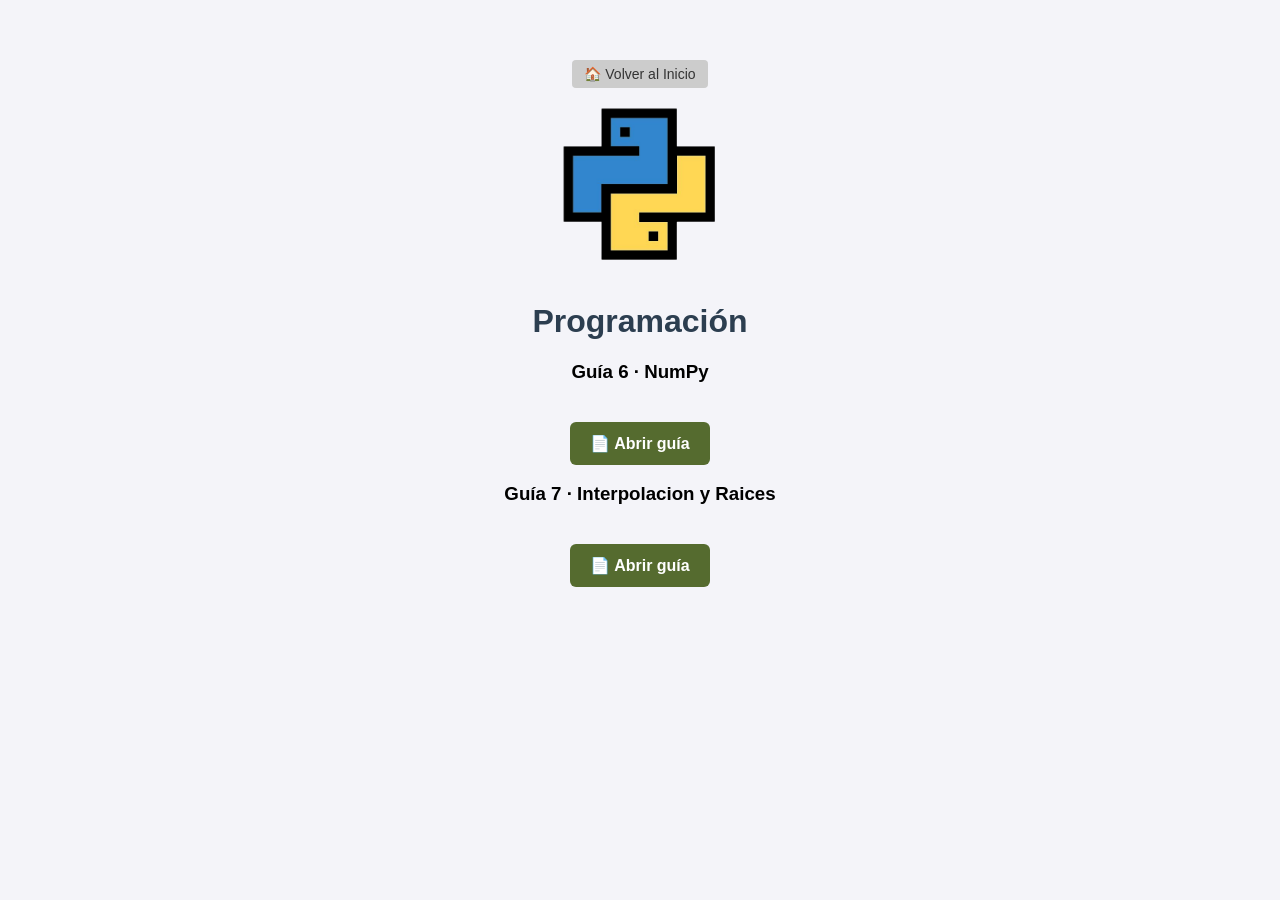
==== programacion/index.html @ 7142becc "Add new guide section for Interpolacion y Raices Added a new section for 'Guía 7 · Interpolacion y R" ====
<!DOCTYPE html>
<html>
<head>
  <meta charset="UTF-8">
  <title>Programación</title>
  <style>
    body {
      font-family: Arial, sans-serif;
      background-color: #f4f4f9;
      text-align: center;
      margin: 40px;
    }
    h1 {
      color: #2c3e50;
    }
    a {
      display: inline-block;
      margin-top: 20px;
      padding: 12px 20px;
      background-color: #556B2F; /* verde oliva */
      color: white;
      text-decoration: none;
      border-radius: 6px;
      font-weight: bold;
      transition: background 0.3s;
    }
    a:hover {
      background-color: #6B8E23;
    }
  </style>
  
<!-- Agregamos un boton para volver a la pagina principal -->
 <a href="../" class="boton-inicio">
  🏠 Volver al Inicio
</a>

<style>
  .boton-inicio {
    display: inline-block;
    font-size: 14px;          /* pequeño */
    padding: 6px 12px;        /* menos espacio  */
    background-color: #cccccc; /* gris claro */
    color: #333;              /* texto gris oscuro */
    text-decoration: none;
    border-radius: 4px;
    font-weight: normal;      /* menos énfasis */
    transition: background 0.3s, color 0.3s;
    margin-top: 20px;
  }
  .boton-inicio:hover {
    background-color: #999999; /* gris más oscuro al pasar el mouse */
    color: white;
  }
</style>

  <style>
    img {
      display: block;
      margin: 0 auto 20px; /* centrado y espacio debajo */
      border-radius: 8px;  /* esquinas redondeadas opcional */
    }
  </style>
<div class="container">
  <!-- Imagen arriba del título -->
  <img src="../imagenes/python.png" alt="Logo de Programación" width="200">
</div>

</head>
<body>
  <h1>Programación</h1>
<div class="guia">
    <h3>Guía 6 · NumPy</h3>
    <a href="guia6.html" target="_blank">📄 Abrir guía</a>
</div>

<div class="guia">
    <h3>Guía 7 · Interpolacion y Raices</h3>
    <a href="guia7.html" target="_blank">📄 Abrir guía</a>
</div>


</body>
</html>
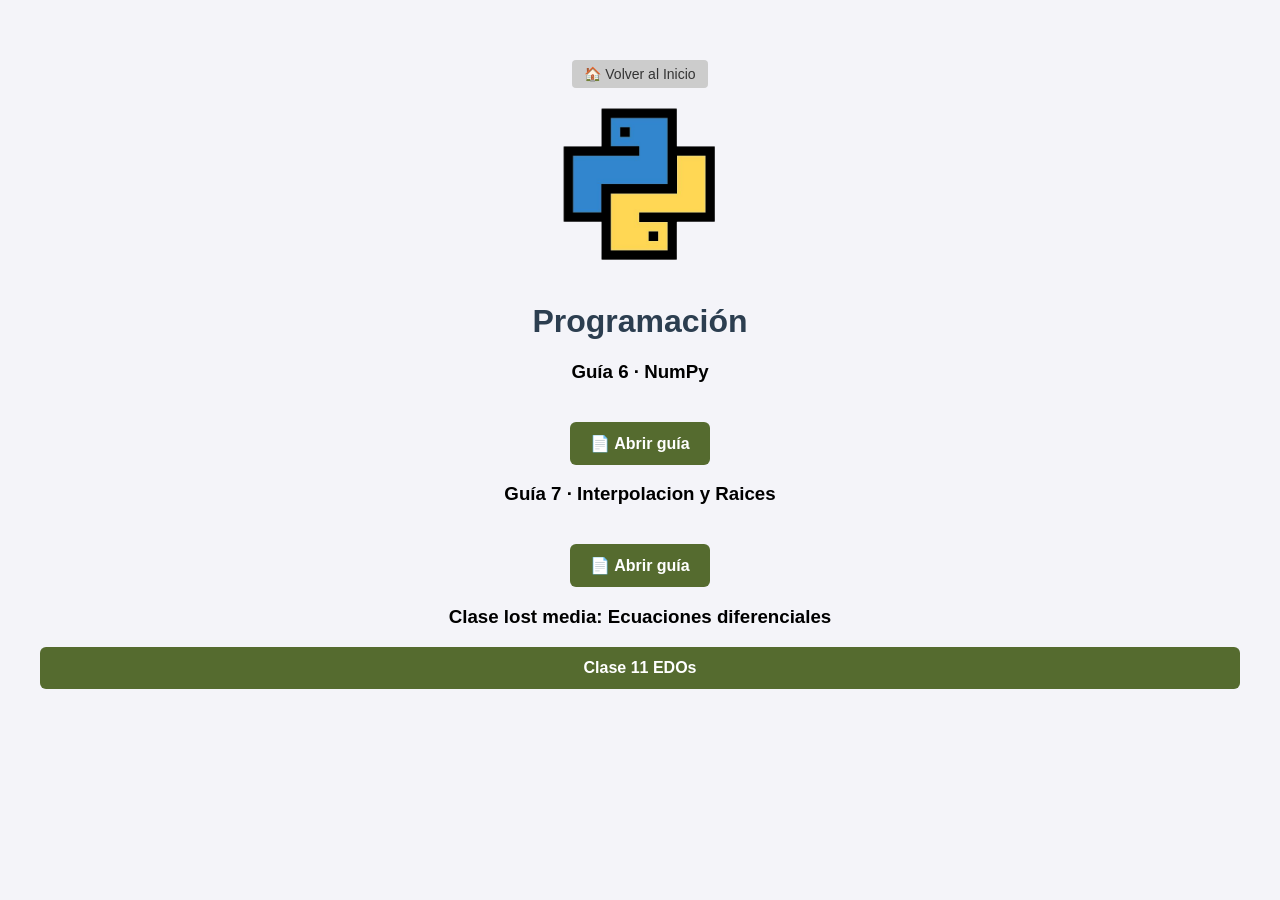
==== commit 4adb381e: "Add download button for class document Added a new button for downloading a class document." ====
--- a/programacion/index.html
+++ b/programacion/index.html
@@ -51,6 +51,21 @@
     background-color: #999999; /* gris más oscuro al pasar el mouse */
     color: white;
   }
+  /* Botón de descarga */
+    .boton {
+      display: block;
+      padding: 12px 20px;
+      background-color: #556B2F; /* verde oliva */
+      color: white;
+      text-decoration: none;
+      border-radius: 6px;
+      font-weight: bold;
+      transition: background 0.3s;
+      margin: 10px auto;
+    }
+    .boton:hover {
+      background-color: #6B8E23;
+    }
 </style>
 
   <style>
@@ -78,6 +93,12 @@
     <a href="guia7.html" target="_blank">📄 Abrir guía</a>
 </div>
 
+<div>
+  <h3>Clase lost media: Ecuaciones diferenciales</h3>
+  <a href="clase11_bfil.pdf" target="_blank" class="boton">
+      Clase 11 EDOs
+    </a>
+</div>
 
 </body>
 </html>
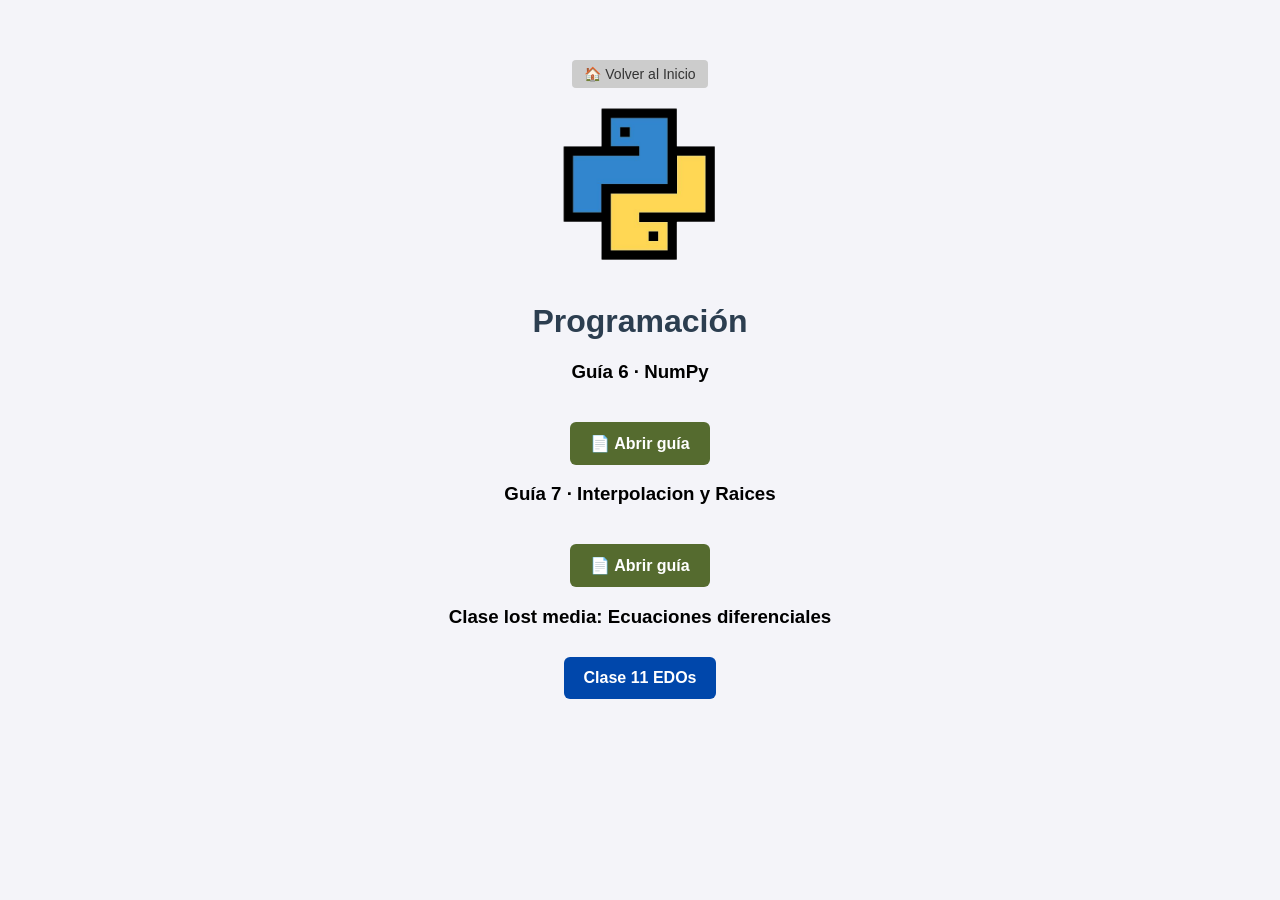
==== commit 5684a6c6: "Refactor button styles and add download button Updated button styles and added a new download button" ====
--- a/programacion/index.html
+++ b/programacion/index.html
@@ -53,9 +53,9 @@
   }
   /* Botón de descarga */
     .boton {
-      display: block;
+      display: inline-block;
       padding: 12px 20px;
-      background-color: #556B2F; /* verde oliva */
+      background-color:  #0047ab; /* azul cobalto */
       color: white;
       text-decoration: none;
       border-radius: 6px;
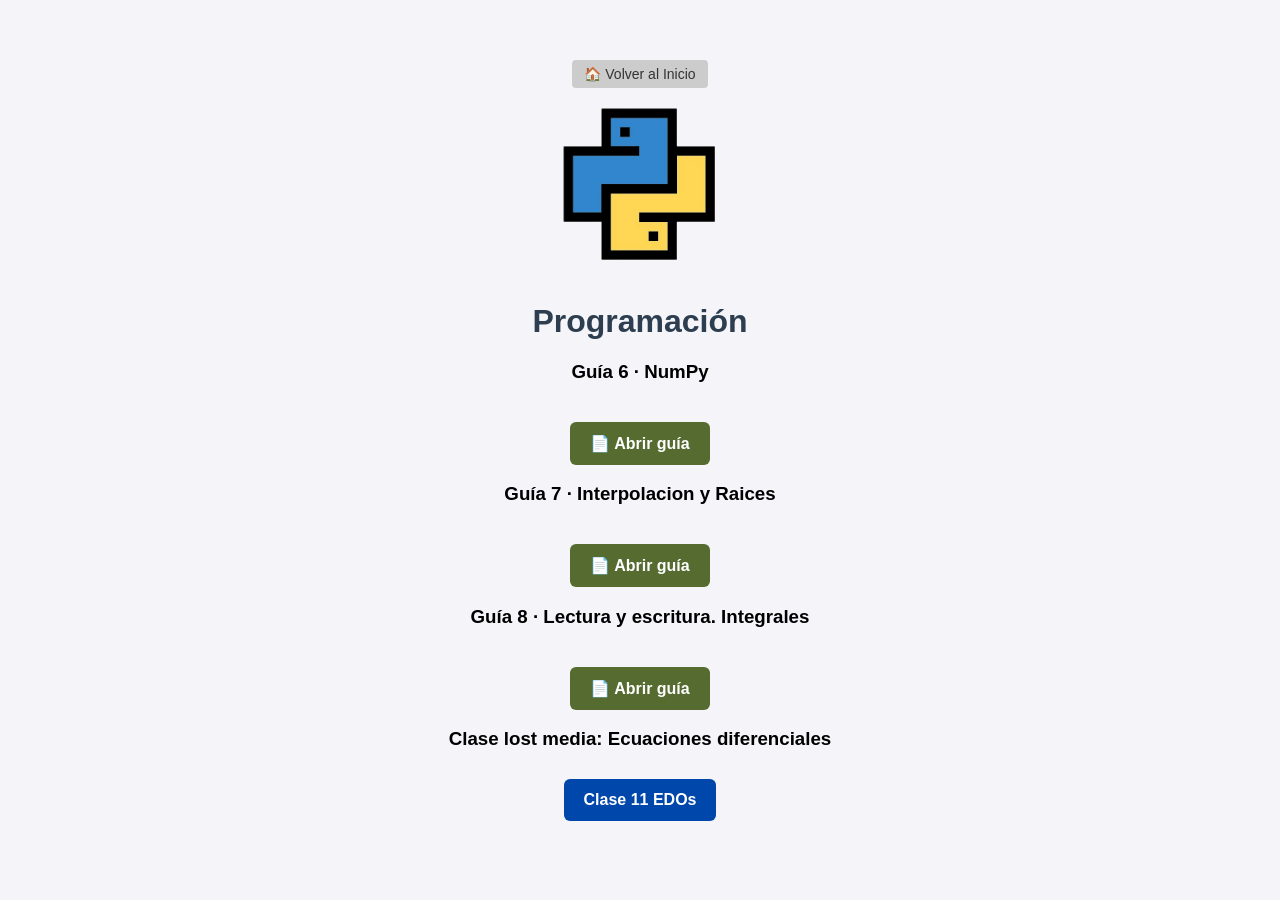
==== commit f3f12f78: "Add Guide 8 section to index.html Added new section for Guide 8 on reading and writing integrals." ====
--- a/programacion/index.html
+++ b/programacion/index.html
@@ -92,6 +92,11 @@
     <h3>Guía 7 · Interpolacion y Raices</h3>
     <a href="guia7.html" target="_blank">📄 Abrir guía</a>
 </div>
+  
+<div class="guia">
+    <h3>Guía 8 · Lectura y escritura. Integrales</h3>
+    <a href="guia8.html" target="_blank">📄 Abrir guía</a>
+</div>
 
 <div>
   <h3>Clase lost media: Ecuaciones diferenciales</h3>
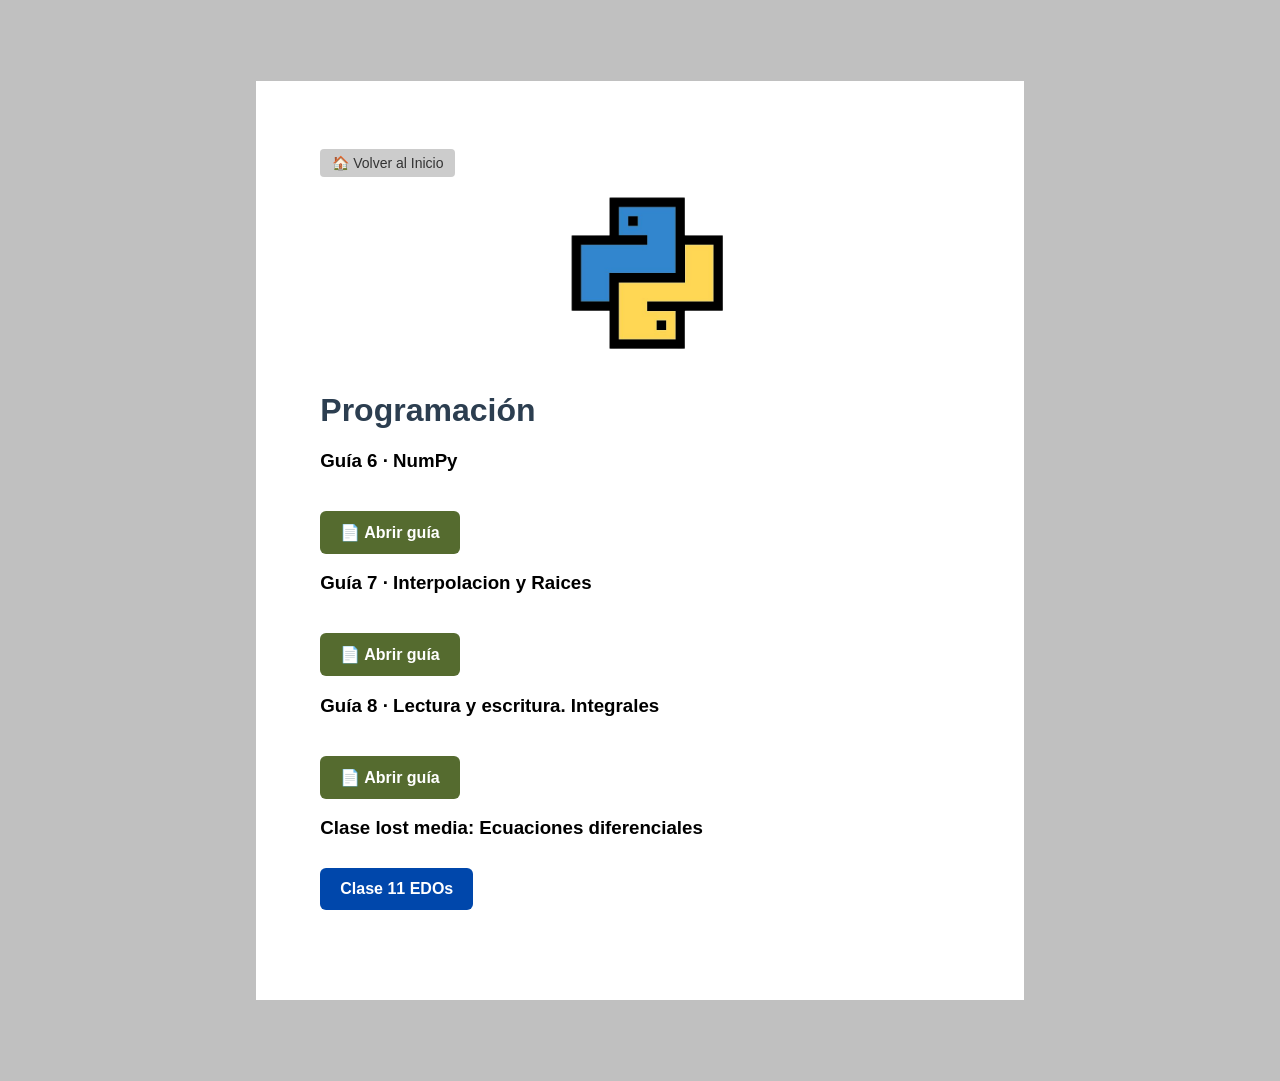
==== commit 51c1d977: "Refactor HTML structure and styles for clarity" ====
--- a/programacion/index.html
+++ b/programacion/index.html
@@ -66,15 +66,31 @@
     .boton:hover {
       background-color: #6B8E23;
     }
-</style>
 
-  <style>
-    img {
+img {
       display: block;
       margin: 0 auto 20px; /* centrado y espacio debajo */
       border-radius: 8px;  /* esquinas redondeadas opcional */
     }
-  </style>
+
+html, body {
+   font-size: 1em;
+   text-align: left;
+   text-decoration: none;
+}
+html { background-color: #c0c0c0;  }
+/*  #645861; #abb8c3   #e7e7e7; #c0c0c0 */
+body {
+   max-width: 40.96em;
+   margin: 5.0em auto;
+   padding: 3em 3em 5em 4em;
+   background-color: white;
+   border: .1em solid #c0c0c0;
+/*       min-width: 780px;*/
+/**    max-width: 1260px; **/
+
+}
+</style>
 <div class="container">
   <!-- Imagen arriba del título -->
   <img src="../imagenes/python.png" alt="Logo de Programación" width="200">
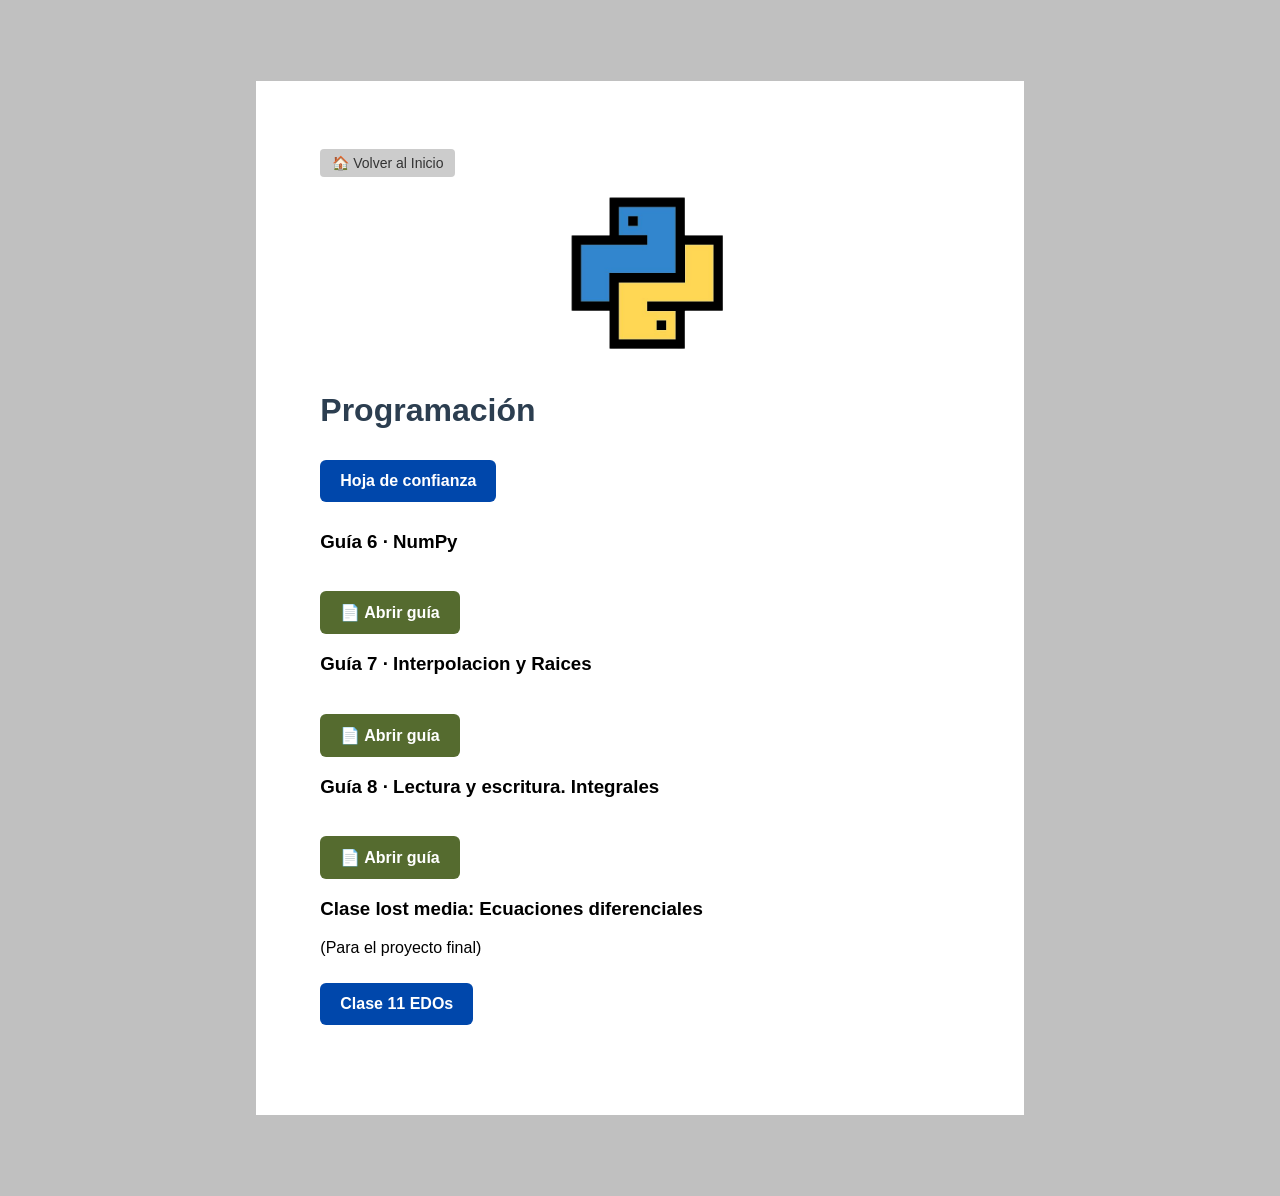
==== commit 47b683ea: "Add download button and update HTML structure Added a download button for 'Hoja de confianza' and up" ====
--- a/programacion/index.html
+++ b/programacion/index.html
@@ -99,6 +99,11 @@
 </head>
 <body>
   <h1>Programación</h1>
+
+   <!-- Botón para descargar -->
+    <a href="comandospython.pdf" target="_blank" class="boton">
+      Hoja de confianza
+    </a>
 <div class="guia">
     <h3>Guía 6 · NumPy</h3>
     <a href="guia6.html" target="_blank">📄 Abrir guía</a>
@@ -116,6 +121,7 @@
 
 <div>
   <h3>Clase lost media: Ecuaciones diferenciales</h3>
+  <p>(Para el proyecto final)</p>
   <a href="clase11_bfil.pdf" target="_blank" class="boton">
       Clase 11 EDOs
     </a>
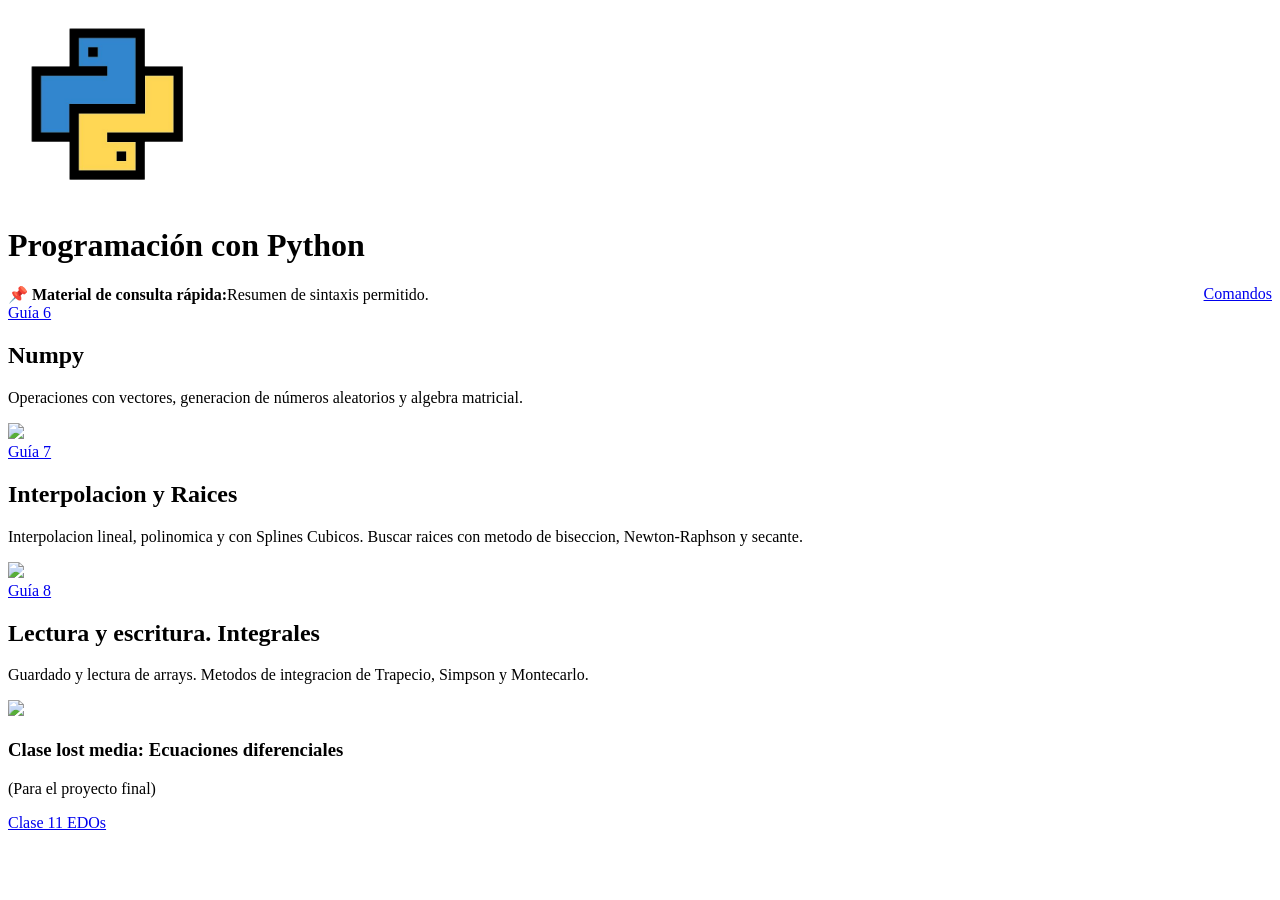
==== commit eafeb365: "Refactor index.html structure and styles" ====
--- a/programacion/index.html
+++ b/programacion/index.html
@@ -1,128 +1,73 @@
 <!DOCTYPE html>
 <html>
 <head>
-  <meta charset="UTF-8">
-  <title>Programación</title>
-  <style>
-    body {
-      font-family: Arial, sans-serif;
-      background-color: #f4f4f9;
-      text-align: center;
-      margin: 40px;
-    }
-    h1 {
-      color: #2c3e50;
-    }
-    a {
-      display: inline-block;
-      margin-top: 20px;
-      padding: 12px 20px;
-      background-color: #556B2F; /* verde oliva */
-      color: white;
-      text-decoration: none;
-      border-radius: 6px;
-      font-weight: bold;
-      transition: background 0.3s;
-    }
-    a:hover {
-      background-color: #6B8E23;
-    }
-  </style>
-  
-<!-- Agregamos un boton para volver a la pagina principal -->
- <a href="../" class="boton-inicio">
-  🏠 Volver al Inicio
-</a>
-
-<style>
-  .boton-inicio {
-    display: inline-block;
-    font-size: 14px;          /* pequeño */
-    padding: 6px 12px;        /* menos espacio  */
-    background-color: #cccccc; /* gris claro */
-    color: #333;              /* texto gris oscuro */
-    text-decoration: none;
-    border-radius: 4px;
-    font-weight: normal;      /* menos énfasis */
-    transition: background 0.3s, color 0.3s;
-    margin-top: 20px;
-  }
-  .boton-inicio:hover {
-    background-color: #999999; /* gris más oscuro al pasar el mouse */
-    color: white;
-  }
-  /* Botón de descarga */
-    .boton {
-      display: inline-block;
-      padding: 12px 20px;
-      background-color:  #0047ab; /* azul cobalto */
-      color: white;
-      text-decoration: none;
-      border-radius: 6px;
-      font-weight: bold;
-      transition: background 0.3s;
-      margin: 10px auto;
-    }
-    .boton:hover {
-      background-color: #6B8E23;
-    }
-
-img {
-      display: block;
-      margin: 0 auto 20px; /* centrado y espacio debajo */
-      border-radius: 8px;  /* esquinas redondeadas opcional */
-    }
-
-html, body {
-   font-size: 1em;
-   text-align: left;
-   text-decoration: none;
-}
-html { background-color: #c0c0c0;  }
-/*  #645861; #abb8c3   #e7e7e7; #c0c0c0 */
-body {
-   max-width: 40.96em;
-   margin: 5.0em auto;
-   padding: 3em 3em 5em 4em;
-   background-color: white;
-   border: .1em solid #c0c0c0;
-/*       min-width: 780px;*/
-/**    max-width: 1260px; **/
-
-}
-</style>
-<div class="container">
-  <!-- Imagen arriba del título -->
-  <img src="../imagenes/python.png" alt="Logo de Programación" width="200">
-</div>
-
+    <meta charset="UTF-8"> <!--acepta la ñ-->
+    <title>Programación</title> <!--titulo de la pestaña-->
+    <link rel="icon" type="image/png" href="imagenes/icono.png"> <!--icono de pagina-->
+    <link rel="stylesheet" href="estiloprog.css" /> <!-- configuramos con css-->
 </head>
 <body>
-  <h1>Programación</h1>
+    <div class="contenedor"> <!--Titulo-->
+        <img src="imagenes/python.png" alt="Logo de Python" width="200">
+        <h1>Programación con Python</h1>
+    </div>
 
-   <!-- Botón para descargar -->
-    <a href="comandospython.pdf" target="_blank" class="boton">
-      Hoja de confianza
-    </a>
-<div class="guia">
-    <h3>Guía 6 · NumPy</h3>
-    <a href="guia6.html" target="_blank">📄 Abrir guía</a>
-</div>
 
-<div class="guia">
-    <h3>Guía 7 · Interpolacion y Raices</h3>
-    <a href="guia7.html" target="_blank">📄 Abrir guía</a>
-</div>
-  
-<div class="guia">
-    <h3>Guía 8 · Lectura y escritura. Integrales</h3>
-    <a href="guia8.html" target="_blank">📄 Abrir guía</a>
-</div>
+    <div class="destacado">
+    📌 <b>Material de consulta rápida:</b>Resumen de sintaxis permitido.
+    <span style="float:right;"><!-- pongo style para no hacer nueva clase -->
+        <a href="documentos/comandospython.pdf"
+           target="_blank"
+           class="boton_descarga_pdf">
+           Comandos
+        </a>
+    </span>
+    </div>
 
-<div>
+    <article class="guia">
+        <div class="titulo_guia texto">
+            <a href="documentos/guia6.html" target="_blank" class="boton_guia">
+                Guía 6 </a>
+            <h2>Numpy</h2>
+        </div>
+            <p>
+            Operaciones con vectores, generacion de números aleatorios y algebra matricial.
+            </p>
+        <img src="imagenes/numpy.png" class="imagen_guia">
+    </article>
+
+    <article class="guia">
+        <div class="titulo_guia">
+            <a href="documentos/guia7.html" target="_blank" class="boton_guia">
+                Guía 7 </a>
+            <h2> Interpolacion y Raices</h2>
+        </div>
+        <p>
+            Interpolacion lineal, polinomica y con Splines Cubicos.
+            Buscar raices con metodo de biseccion, Newton-Raphson y secante.
+        </p>
+    </div>
+    <img src="imagenes/raiz.png" class="imagen_guia">
+    </article>
+
+
+    <article class="guia">
+        <div class="titulo_guia">
+            <a href="documentos/guia8.html" target="_blank" class="boton_guia">
+                Guía 8 </a>
+            <h2> Lectura y escritura. Integrales</h2>
+        </div>
+        <p>
+            Guardado y lectura de arrays. Metodos de integracion de Trapecio, Simpson y Montecarlo.
+        </p>
+    </div>
+    <img src="imagenes/integral.png" class="imagen_guia">
+    </article>
+
+    
   <h3>Clase lost media: Ecuaciones diferenciales</h3>
   <p>(Para el proyecto final)</p>
-  <a href="clase11_bfil.pdf" target="_blank" class="boton">
+  <a href="documentos/clase11_bfil.pdf" target="_blank" class="boton">
       Clase 11 EDOs
     </a>
 </div>
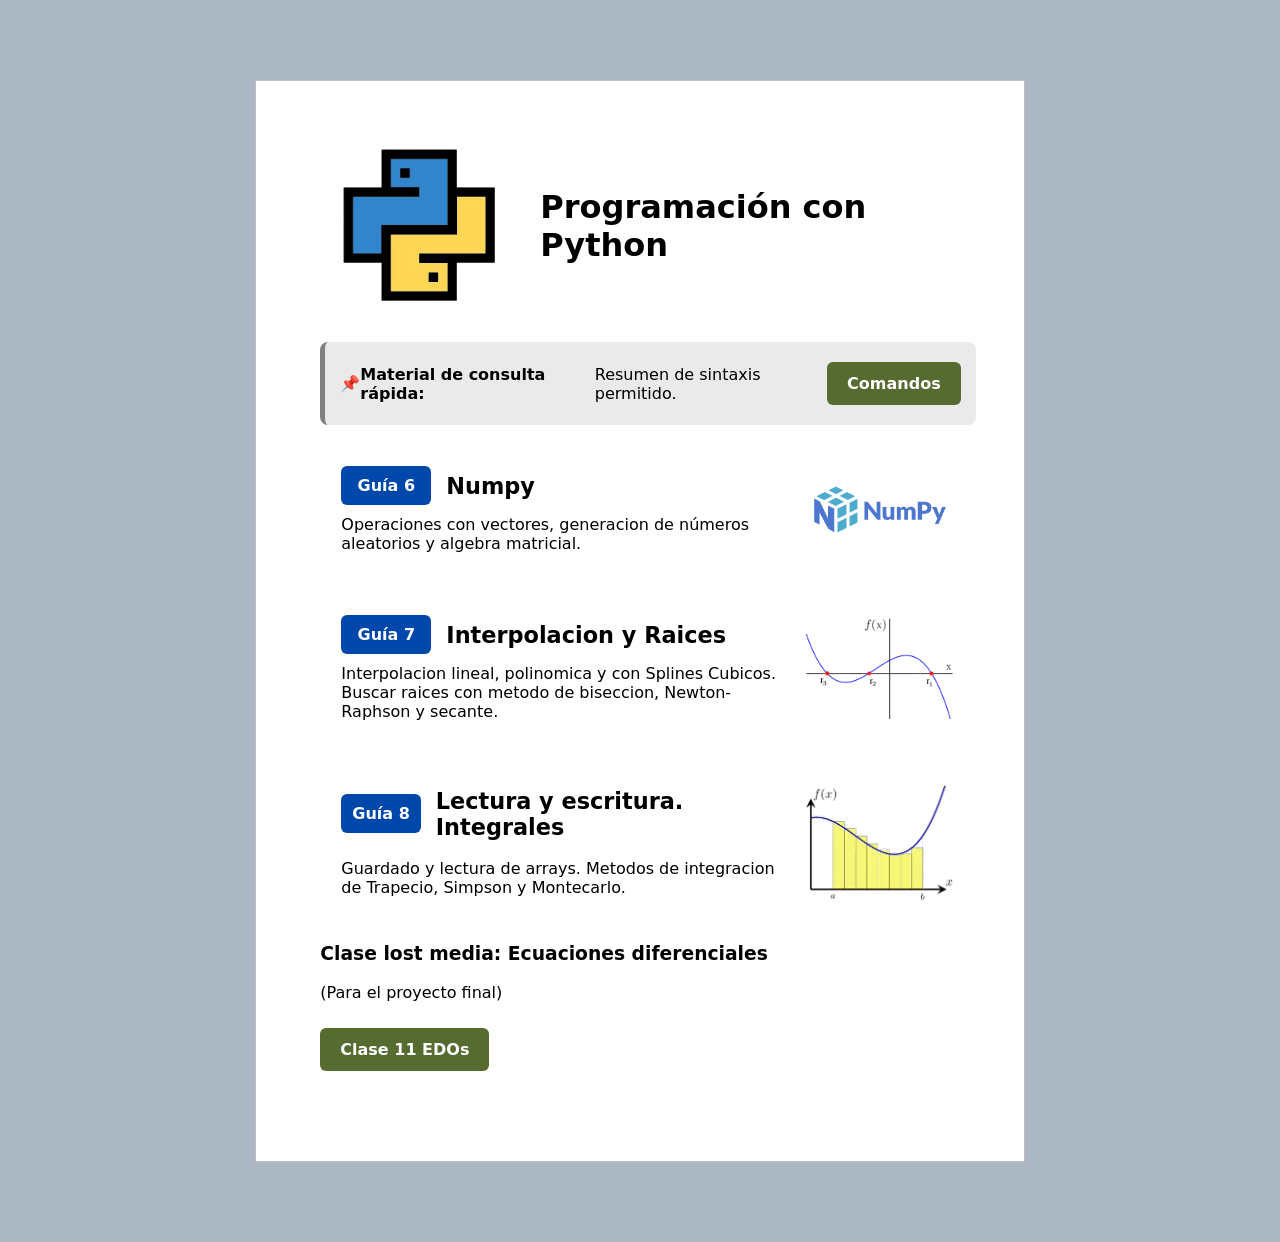
==== commit efcac34e: "Fix HTML formatting and structure" ====
--- a/programacion/index.html
+++ b/programacion/index.html
@@ -67,7 +67,7 @@
     
   <h3>Clase lost media: Ecuaciones diferenciales</h3>
   <p>(Para el proyecto final)</p>
-  <a href="documentos/clase11_bfil.pdf" target="_blank" class="boton">
+  <a href="documentos/clase11_bfil.pdf" target="_blank" class="boton_descarga_pdf">
       Clase 11 EDOs
     </a>
 </div>
--- a/programacion/estiloprog.css
+++ b/programacion/estiloprog.css
@@ -0,0 +1,102 @@
+/*Configuracion de CSS*/
+
+html { background-color: #abb8c3} /*fondo celeste*/
+body { /*hoja A4 en blanco*/
+   max-width: 40.96em;
+   margin: 5.0em auto;
+   padding: 3em 3em 5em 4em;
+   background-color: white;
+   font-family:system-ui, -apple-system, BlinkMacSystemFont, 'Segoe UI', Roboto, Oxygen, Ubuntu, Cantarell, 'Open Sans', 'Helvetica Neue', sans-serif;
+   border: .1em solid #c0c0c0}
+
+.contenedor { /*configuramos la clase contenedor*/
+    display: flex;
+    align-items: center;
+    gap: 20px /* espacio entre imagen y título*/}
+
+.boton_descarga_pdf{ /*boton para descargar o mostrar pdf*/
+     display: inline-block;
+      padding: 12px 20px;
+      background-color:  #556B2F; /* verde oliva */
+      color: white;
+      text-decoration: none;
+      border-radius: 6px;
+      font-weight: bold;
+      transition: background 0.3s;
+      margin: 10px auto}
+.boton_descarga_pdf:hover {background-color: #6B8E23} /* verde claro al pasar mouse */
+
+.guia{ /* el recuadro gris, capaz borro nomas*/
+    display: flex;
+    justify-content: space-between;
+    align-items: center;
+    max-width: 800px;
+    padding: 20px;
+    margin: 20px auto;
+    background:white; /*#f5f7fa;*/
+    border: 1px solid white; /*#d8dde6;*/
+    border-radius: 12px;
+    gap: 25px}
+    
+.titulo_guia{ /*guia al lado de su titulo*/
+    display: flex;
+    align-items: center;
+    gap: 15px}
+
+.titulo_guia h2{ /*tamaño titulo guia*/
+    margin: 0;
+    font-size: 1.4rem;}
+
+.boton_guia{ /*boton azul para abrir en otra pestaña*/
+    display: inline-block;
+
+    width: 90px;      /* ancho fijo */
+    text-align: center;
+
+    padding: 10px 0;
+
+    background-color: #0047ab;
+    color: white;
+    text-decoration: none;
+    font-weight: bold;
+
+    border-radius: 6px;
+    transition: background-color 0.3s}
+.boton_guia:hover{background-color: #1770ec}
+
+.guia{
+    display:grid;
+
+    grid-template-columns: auto 1fr 150px;
+    grid-template-rows: auto auto;
+
+    column-gap:15px;
+    row-gap:10px;
+
+    align-items:center;
+}
+
+.guia p{ /*pone descripcion de guia debajo, como matriz*/
+    grid-column:1 / 3;
+    grid-row:2;
+    margin:0;}
+
+.imagen_guia{/*pone imagen fila [1,3)= 1 y 2, columna 3, como matriz*/
+    grid-column:3;
+    grid-row:1 / 3;
+    width:150px;}
+
+.destacado{
+    background: #e7e7e7d9;
+    border-left:5px solid gray;
+    padding:10px 15px;
+    margin:20px 0;
+    border-radius:8px;
+    display:flex;
+    justify-content:space-between;
+    align-items:center;
+}
+/*  #645861; #abb8c3   #e7e7e7; #c0c0c0 */
+
+
+    
